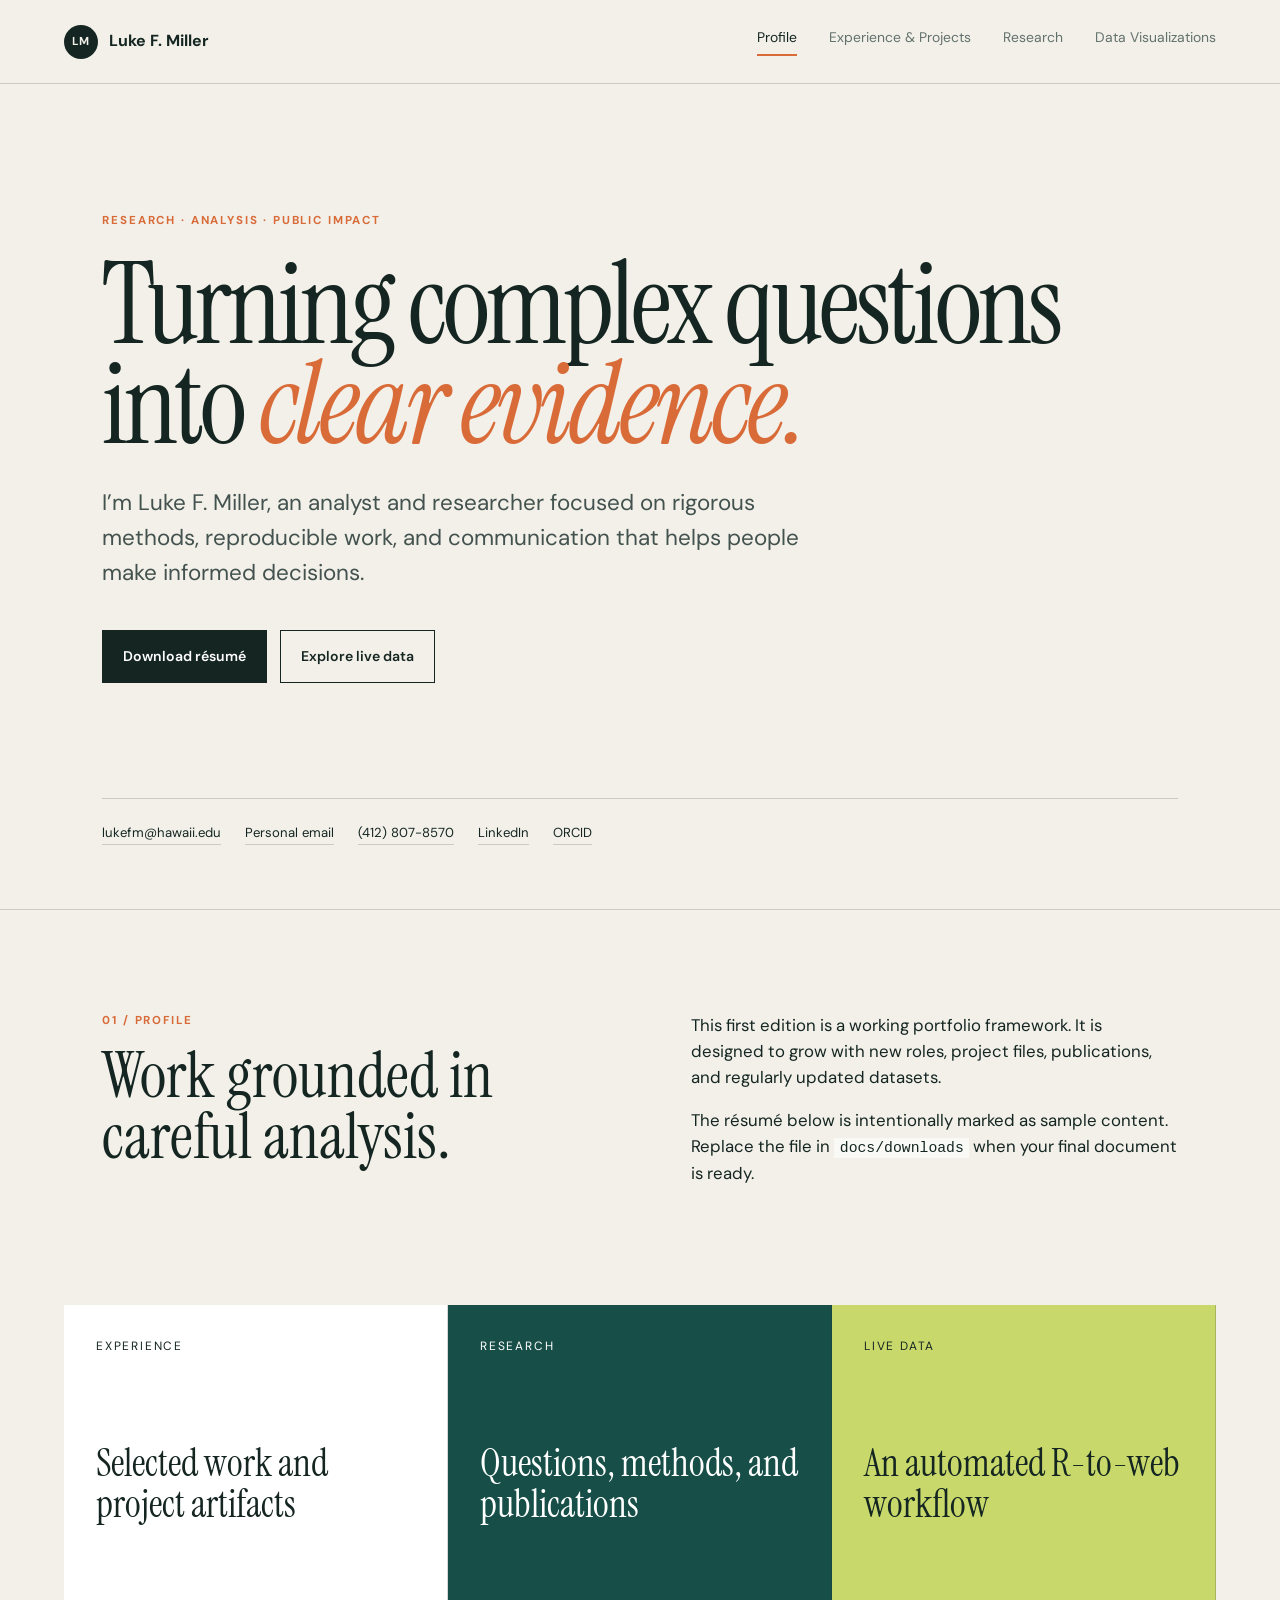
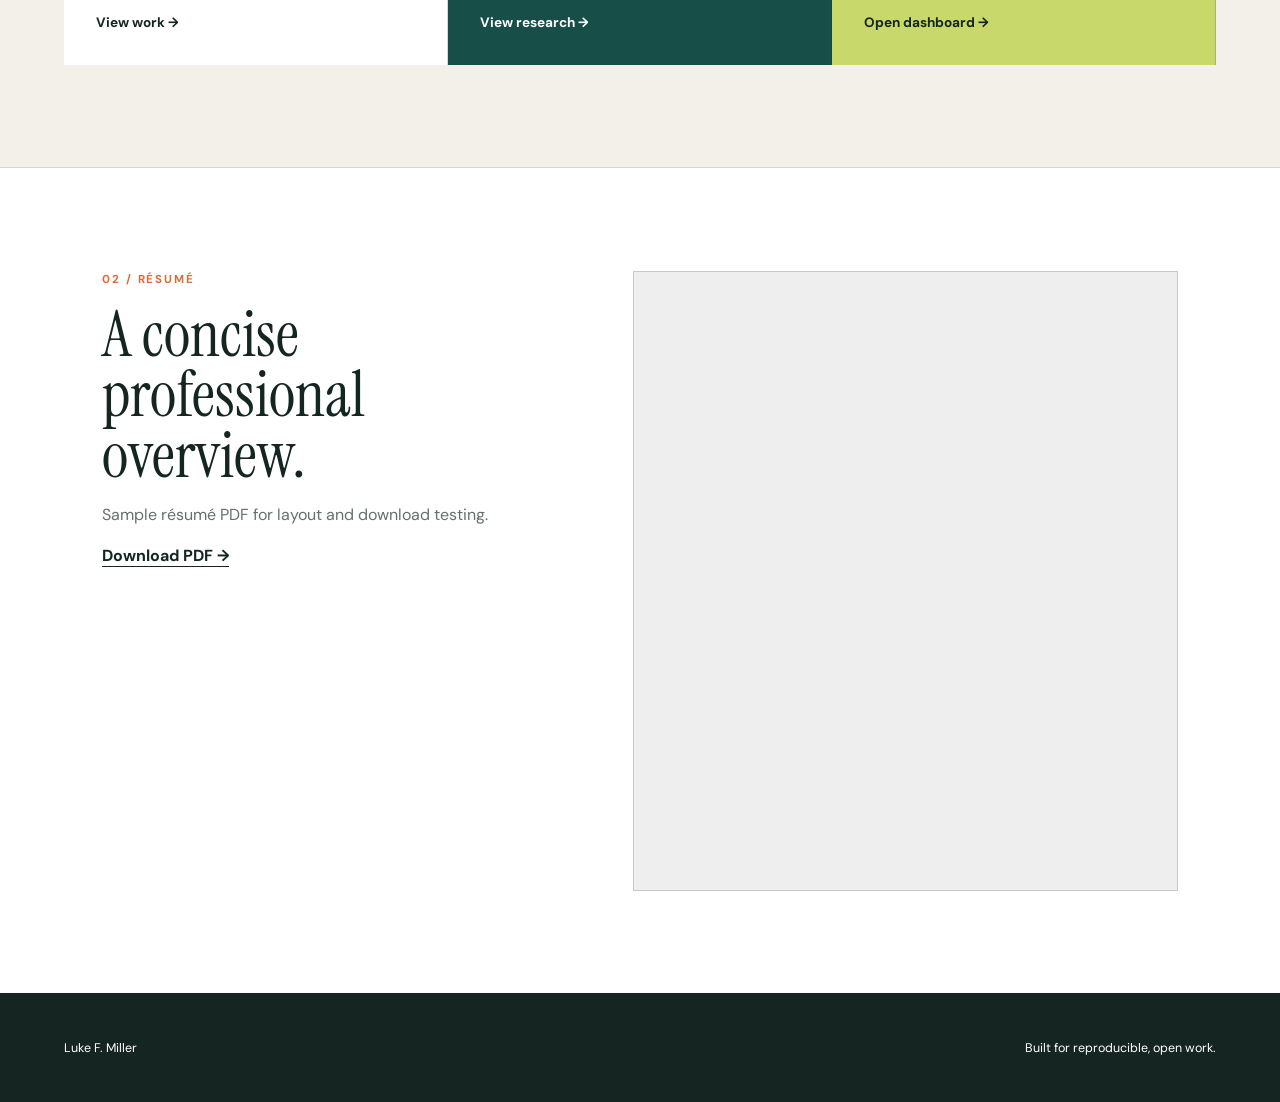
==== docs/index.html @ 25cd1613 "Build professional portfolio and automated data dashboard" ====
<!doctype html>
<html lang="en">
<head>
  <meta charset="utf-8">
  <meta name="viewport" content="width=device-width,initial-scale=1">
  <meta name="description" content="Professional portfolio of Luke F. Miller: experience, research, and reproducible data visualization.">
  <title>Luke F. Miller | Portfolio</title>
  <link rel="stylesheet" href="assets/styles.css">
</head>
<body>
  <a class="skip-link" href="#main">Skip to content</a>
  <header class="site-header">
    <a class="brand" href="index.html"><span>LM</span> Luke F. Miller</a>
    <button class="nav-toggle" aria-expanded="false" aria-controls="site-nav">Menu</button>
    <nav id="site-nav" aria-label="Primary">
      <a class="active" href="index.html">Profile</a>
      <a href="experience.html">Experience &amp; Projects</a>
      <a href="research.html">Research</a>
      <a href="visualizations.html">Data Visualizations</a>
    </nav>
  </header>

  <main id="main">
    <section class="hero">
      <div class="eyebrow">Research · Analysis · Public Impact</div>
      <h1>Turning complex questions into <em>clear evidence.</em></h1>
      <p class="lede">I’m Luke F. Miller, an analyst and researcher focused on rigorous methods, reproducible work, and communication that helps people make informed decisions.</p>
      <div class="actions">
        <a class="button primary" href="downloads/luke-f-miller-sample-resume.pdf" download>Download résumé</a>
        <a class="button secondary" href="visualizations.html">Explore live data</a>
      </div>
      <div class="hero-rule" aria-hidden="true"></div>
      <div class="contact-strip">
        <a href="mailto:lukefm@hawaii.edu">lukefm@hawaii.edu</a>
        <a href="mailto:luke.freddy.miller@gmail.com">Personal email</a>
        <a href="tel:+14128078570">(412) 807-8570</a>
        <a href="https://www.linkedin.com/in/luke-miller-283258127/">LinkedIn</a>
        <a href="https://orcid.org/0009-0008-2932-1568">ORCID</a>
      </div>
    </section>

    <section class="section split">
      <div>
        <div class="section-number">01 / Profile</div>
        <h2>Work grounded in careful analysis.</h2>
      </div>
      <div class="prose">
        <p>This first edition is a working portfolio framework. It is designed to grow with new roles, project files, publications, and regularly updated datasets.</p>
        <p>The résumé below is intentionally marked as sample content. Replace the file in <code>docs/downloads</code> when your final document is ready.</p>
      </div>
    </section>

    <section class="feature-grid">
      <a class="feature-card" href="experience.html"><span>Experience</span><h3>Selected work and project artifacts</h3><b>View work →</b></a>
      <a class="feature-card dark" href="research.html"><span>Research</span><h3>Questions, methods, and publications</h3><b>View research →</b></a>
      <a class="feature-card accent" href="visualizations.html"><span>Live data</span><h3>An automated R-to-web workflow</h3><b>Open dashboard →</b></a>
    </section>

    <section class="section resume-preview">
      <div>
        <div class="section-number">02 / Résumé</div>
        <h2>A concise professional overview.</h2>
        <p class="muted">Sample résumé PDF for layout and download testing.</p>
        <a class="text-link" href="downloads/luke-f-miller-sample-resume.pdf" download>Download PDF →</a>
      </div>
      <iframe title="Sample résumé PDF" src="downloads/luke-f-miller-sample-resume.pdf"></iframe>
    </section>
  </main>

  <footer><span>Luke F. Miller</span><span>Built for reproducible, open work.</span></footer>
  <script src="assets/site.js"></script>
</body>
</html>
---- docs/assets/styles.css ----
@import url('https://fonts.googleapis.com/css2?family=DM+Sans:wght@400;500;600;700&family=Instrument+Serif:ital@0;1&display=swap');
:root{--ink:#152622;--paper:#f2f0e9;--white:#fff;--accent:#d96b38;--teal:#174f48;--lime:#c8d86b;--line:rgba(21,38,34,.18);--muted:#63716d;--sans:"DM Sans",sans-serif;--serif:"Instrument Serif",serif}
*{box-sizing:border-box}html{scroll-behavior:smooth}body{margin:0;background:var(--paper);color:var(--ink);font-family:var(--sans);line-height:1.55}.skip-link{position:absolute;left:-999px}.skip-link:focus{left:1rem;top:1rem;background:#fff;padding:.75rem;z-index:99}a{color:inherit}.site-header{height:84px;padding:0 clamp(1.25rem,5vw,5rem);display:flex;align-items:center;justify-content:space-between;border-bottom:1px solid var(--line);position:relative}.brand{text-decoration:none;font-weight:700;display:flex;align-items:center;gap:.7rem}.brand span{display:grid;place-items:center;width:34px;height:34px;border-radius:50%;background:var(--ink);color:var(--paper);font-size:.72rem;letter-spacing:.08em}.site-header nav{display:flex;gap:clamp(1rem,2.5vw,2.5rem)}.site-header nav a{text-decoration:none;color:var(--muted);font-size:.87rem}.site-header nav a:hover,.site-header nav a.active{color:var(--ink)}.site-header nav a.active{border-bottom:2px solid var(--accent);padding-bottom:.35rem}.nav-toggle{display:none;border:1px solid var(--ink);background:transparent;padding:.55rem .8rem}
main{min-height:70vh}.hero,.page-intro{padding:clamp(5rem,10vw,10rem) clamp(1.25rem,8vw,8rem) 4rem}.hero{min-height:calc(100vh - 84px)}.eyebrow,.section-number,.project-type,.pub-kind{text-transform:uppercase;letter-spacing:.16em;font-size:.72rem;font-weight:700;color:var(--accent)}h1,h2,h3,p{margin-top:0}h1{font-family:var(--serif);font-size:clamp(4rem,9vw,8.5rem);line-height:.87;font-weight:400;max-width:1100px;margin:1.5rem 0 2rem;letter-spacing:-.035em}h1 em,h2 em{color:var(--accent);font-weight:400}.lede{font-size:clamp(1.1rem,2vw,1.4rem);max-width:720px;color:#43524e}.actions{display:flex;gap:.8rem;flex-wrap:wrap;margin:2.5rem 0}.button{display:inline-flex;align-items:center;justify-content:center;text-decoration:none;border:1px solid var(--ink);padding:.9rem 1.25rem;font-weight:600;font-size:.88rem}.button.primary{background:var(--ink);color:#fff}.button.secondary{background:transparent}.button.small{padding:.65rem 1rem}.hero-rule{height:1px;background:var(--line);margin:clamp(4rem,9vw,8rem) 0 1.5rem}.contact-strip{display:flex;flex-wrap:wrap;gap:1.5rem}.contact-strip a{font-size:.82rem;text-decoration:none;border-bottom:1px solid var(--line)}
.section{padding:clamp(4rem,8vw,8rem) clamp(1.25rem,8vw,8rem);border-top:1px solid var(--line)}.split{display:grid;grid-template-columns:minmax(240px,1fr) minmax(300px,1fr);gap:8vw}.section h2{font-family:var(--serif);font-size:clamp(2.6rem,5vw,5rem);font-weight:400;line-height:.95;margin:1rem 0}.prose{font-size:1.05rem;max-width:700px}.muted{color:var(--muted)}code{font-size:.88em;background:rgba(255,255,255,.6);padding:.14rem .35rem}.text-link{font-weight:700;text-decoration:none;border-bottom:1px solid}
.feature-grid{display:grid;grid-template-columns:repeat(3,1fr);margin:0 clamp(1.25rem,5vw,5rem) clamp(4rem,8vw,8rem)}.feature-card{min-height:360px;background:#fff;padding:2rem;display:flex;flex-direction:column;text-decoration:none;border-right:1px solid var(--line);transition:transform .2s}.feature-card:hover{transform:translateY(-5px)}.feature-card span{font-size:.75rem;text-transform:uppercase;letter-spacing:.15em}.feature-card h3{font-family:var(--serif);font-size:2.4rem;line-height:1.05;font-weight:400;margin:auto 0}.feature-card b{font-size:.85rem}.feature-card.dark{background:var(--teal);color:#fff}.feature-card.accent{background:var(--lime)}.resume-preview{display:grid;grid-template-columns:1fr 1.2fr;gap:6vw;background:var(--white)}.resume-preview iframe{width:100%;height:620px;border:1px solid var(--line);background:#eee}
.page-intro{padding-bottom:7rem}.page-intro h1{font-size:clamp(3.8rem,8vw,7.5rem)}.timeline article,.publication-list article{display:grid;grid-template-columns:180px 1fr;border-top:1px solid var(--line);padding:2.2rem 0}.timeline h2,.publication-list h2{font-family:var(--serif);font-size:2rem;font-weight:400;margin-bottom:.5rem}.date,.pub-year{font-weight:700;color:var(--muted)}.tag-row{display:flex;flex-wrap:wrap;gap:.5rem;margin-top:1.2rem}.tag-row span{border:1px solid var(--line);border-radius:20px;padding:.35rem .7rem;font-size:.75rem}.tag-row.large span{font-size:.9rem;padding:.55rem 1rem}.project-grid{display:grid;grid-template-columns:repeat(2,1fr);margin-top:3rem;border-top:1px solid var(--line);border-left:1px solid var(--line)}.project{min-height:270px;padding:2rem;border-right:1px solid var(--line);border-bottom:1px solid var(--line);background:rgba(255,255,255,.32)}.project h3{font-family:var(--serif);font-size:2rem;font-weight:400;margin:1.2rem 0 .7rem}.project a,.publication-list a{font-weight:700;font-size:.85rem;margin-right:1rem}.research-hero{background:var(--teal);color:#fff}.research-hero .lede{color:#dbe5e2}
.dashboard-intro{padding-bottom:4rem}.dashboard-shell{margin:0 clamp(1.25rem,5vw,5rem) 6rem;background:#fff;border:1px solid var(--line)}.dashboard-toolbar{display:flex;justify-content:space-between;align-items:center;padding:1rem 1.5rem;border-bottom:1px solid var(--line)}.dashboard-toolbar>div{display:flex;align-items:center;gap:.65rem}.dashboard-toolbar small{color:var(--muted);margin-left:.5rem}.status-dot{width:9px;height:9px;background:#4ea867;border-radius:50%;box-shadow:0 0 0 4px rgba(78,168,103,.15)}.metric-grid{display:grid;grid-template-columns:repeat(4,1fr)}.metric{padding:1.5rem;border-right:1px solid var(--line);border-bottom:1px solid var(--line)}.metric:last-child{border-right:0}.metric span,.metric small{display:block;color:var(--muted);font-size:.78rem}.metric strong{display:block;font-family:var(--serif);font-size:3.3rem;font-weight:400;line-height:1;margin:.8rem 0}.metric small{white-space:nowrap;overflow:hidden;text-overflow:ellipsis}.chart-panel,.table-panel{padding:2rem;border-bottom:1px solid var(--line)}.chart-heading{display:flex;justify-content:space-between;align-items:flex-end;gap:2rem;margin-bottom:2rem}.chart-heading h2{font-family:var(--serif);font-size:2.2rem;font-weight:400;margin:.3rem 0 0}.chart-heading label{font-size:.8rem}.chart-heading select{margin-left:.5rem;padding:.5rem;background:#fff;border:1px solid var(--line)}.bar-chart{display:grid;gap:.8rem}.bar-row{display:grid;grid-template-columns:70px 1fr 40px;gap:1rem;align-items:center;font-size:.78rem}.bar-row>div{height:24px;background:#edf0eb}.bar-row i{display:block;height:100%;min-width:2px;background:var(--accent);transition:width .3s}.table-scroll{overflow:auto}table{width:100%;border-collapse:collapse;font-size:.84rem}th,td{text-align:left;padding:.85rem;border-bottom:1px solid var(--line)}th{text-transform:uppercase;letter-spacing:.08em;font-size:.67rem;color:var(--muted)}.mag{display:grid;place-items:center;width:38px;height:38px;border-radius:50%;background:var(--lime)}.methodology{background:#e5e7df}
footer{min-height:110px;padding:2rem clamp(1.25rem,5vw,5rem);display:flex;align-items:center;justify-content:space-between;background:var(--ink);color:#fff;font-size:.78rem}
@media(max-width:850px){.site-header{height:auto;min-height:72px;flex-wrap:wrap;padding:1rem 1.25rem}.nav-toggle{display:block}.site-header nav{display:none;flex-basis:100%;flex-direction:column;padding:1.5rem 0 .5rem}.site-header nav.open{display:flex}.split,.resume-preview{grid-template-columns:1fr}.feature-grid{grid-template-columns:1fr}.feature-card{min-height:260px}.metric-grid{grid-template-columns:repeat(2,1fr)}.project-grid{grid-template-columns:1fr}.timeline article,.publication-list article{grid-template-columns:1fr;gap:.6rem}.resume-preview iframe{height:500px}.dashboard-toolbar,.chart-heading{align-items:flex-start;flex-direction:column}.dashboard-toolbar small{display:block;margin:0}.contact-strip{gap:.8rem 1.2rem}}@media(max-width:480px){h1{font-size:3.5rem}.metric-grid{grid-template-columns:1fr}.metric{border-right:0}.resume-preview iframe{height:430px}.hero{padding-top:4rem}}
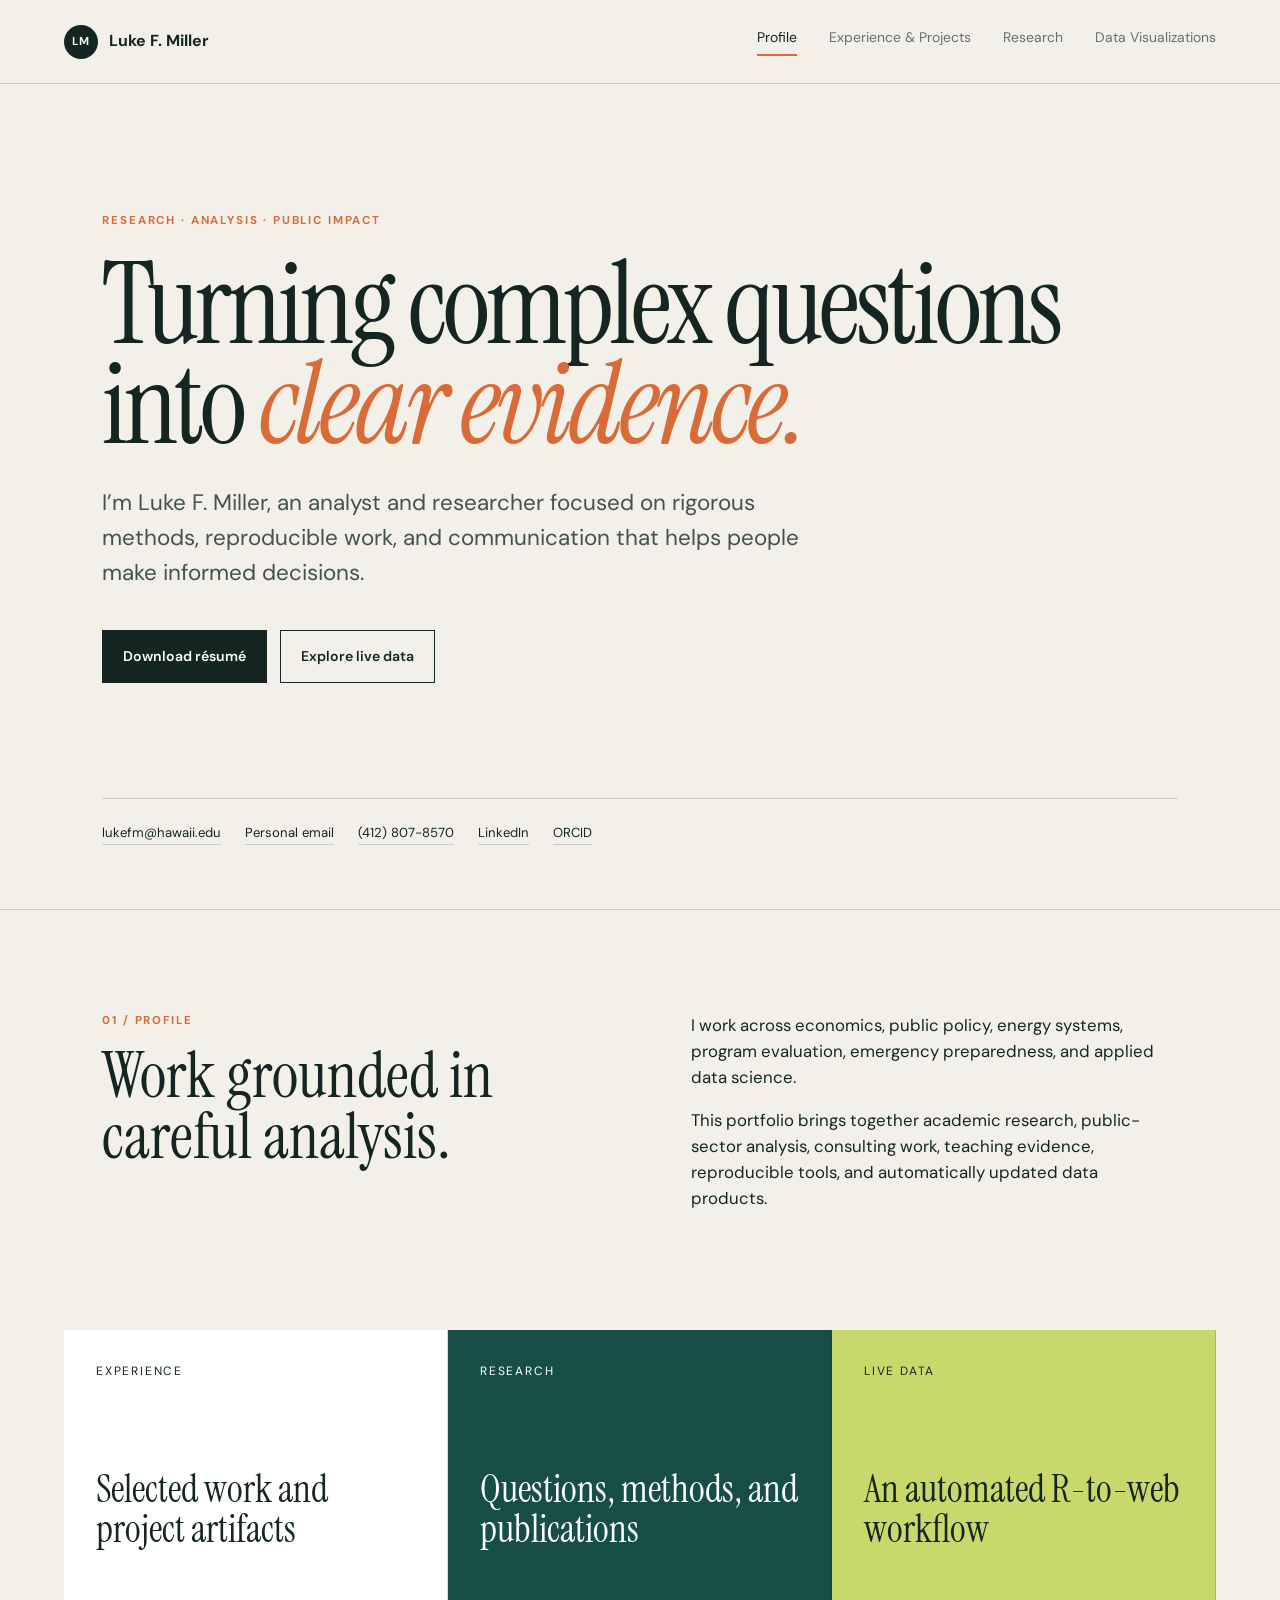
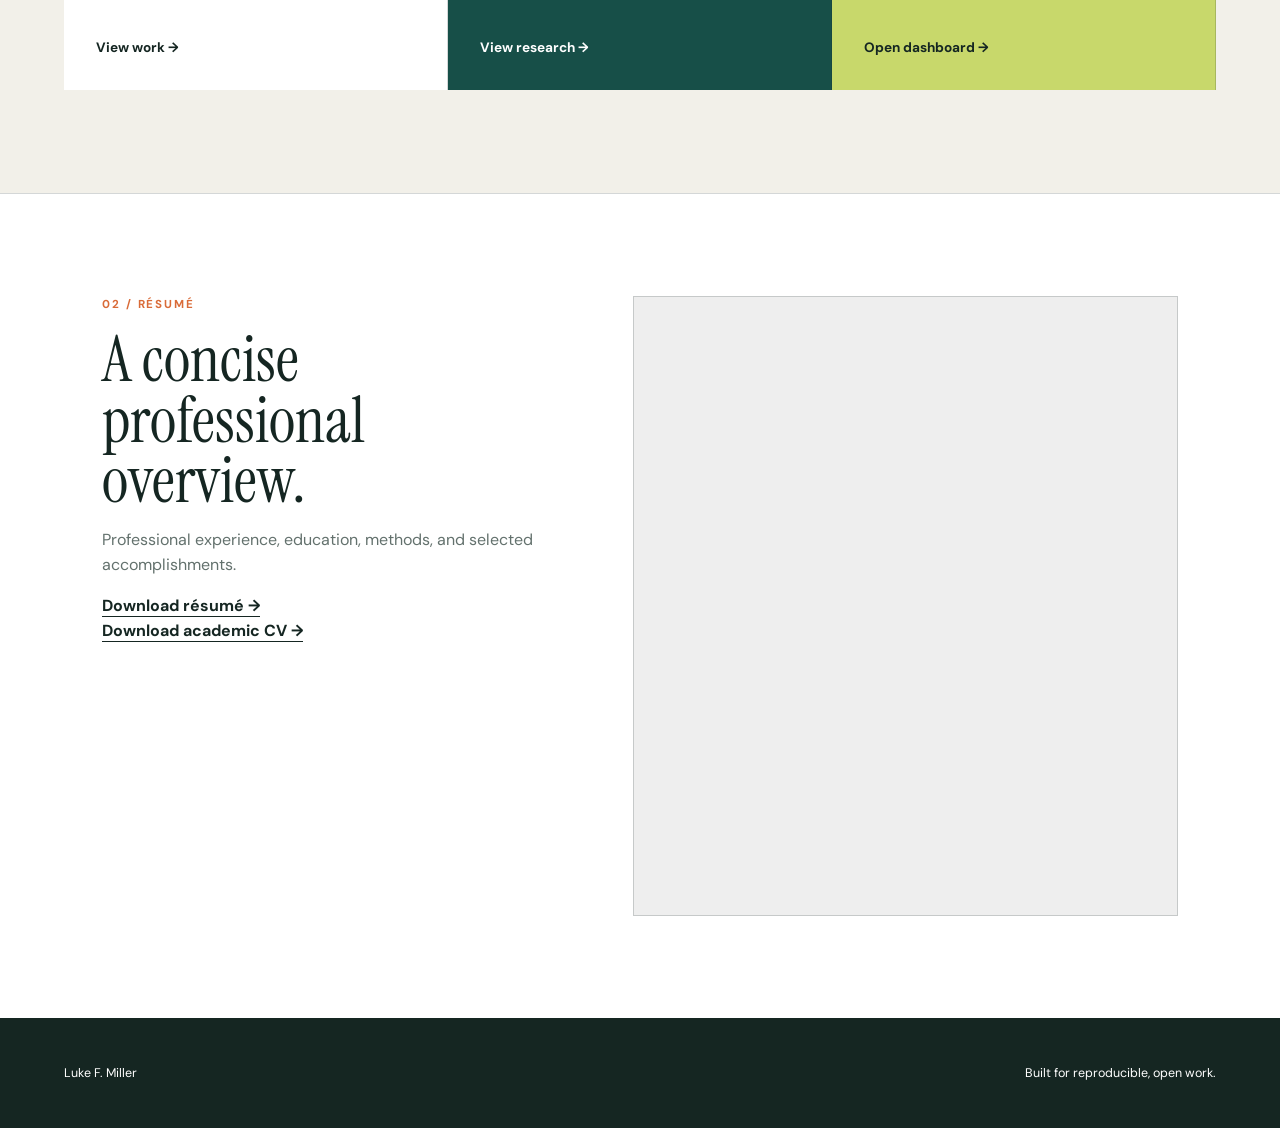
==== commit 0c7f1eb1: "Add verified portfolio work and credentials" ====
--- a/docs/index.html
+++ b/docs/index.html
@@ -26,7 +26,7 @@
       <h1>Turning complex questions into <em>clear evidence.</em></h1>
       <p class="lede">I’m Luke F. Miller, an analyst and researcher focused on rigorous methods, reproducible work, and communication that helps people make informed decisions.</p>
       <div class="actions">
-        <a class="button primary" href="downloads/luke-f-miller-sample-resume.pdf" download>Download résumé</a>
+        <a class="button primary" href="portfolio/credentials/luke-f-miller-resume.pdf" download>Download résumé</a>
         <a class="button secondary" href="visualizations.html">Explore live data</a>
       </div>
       <div class="hero-rule" aria-hidden="true"></div>
@@ -45,8 +45,8 @@
         <h2>Work grounded in careful analysis.</h2>
       </div>
       <div class="prose">
-        <p>This first edition is a working portfolio framework. It is designed to grow with new roles, project files, publications, and regularly updated datasets.</p>
-        <p>The résumé below is intentionally marked as sample content. Replace the file in <code>docs/downloads</code> when your final document is ready.</p>
+        <p>I work across economics, public policy, energy systems, program evaluation, emergency preparedness, and applied data science.</p>
+        <p>This portfolio brings together academic research, public-sector analysis, consulting work, teaching evidence, reproducible tools, and automatically updated data products.</p>
       </div>
     </section>
 
@@ -60,10 +60,11 @@
       <div>
         <div class="section-number">02 / Résumé</div>
         <h2>A concise professional overview.</h2>
-        <p class="muted">Sample résumé PDF for layout and download testing.</p>
-        <a class="text-link" href="downloads/luke-f-miller-sample-resume.pdf" download>Download PDF →</a>
+        <p class="muted">Professional experience, education, methods, and selected accomplishments.</p>
+        <a class="text-link" href="portfolio/credentials/luke-f-miller-resume.pdf" download>Download résumé →</a>
+        <br><a class="text-link" href="portfolio/credentials/luke-f-miller-cv.pdf" download>Download academic CV →</a>
       </div>
-      <iframe title="Sample résumé PDF" src="downloads/luke-f-miller-sample-resume.pdf"></iframe>
+      <iframe title="Luke F. Miller résumé PDF" src="portfolio/credentials/luke-f-miller-resume.pdf"></iframe>
     </section>
   </main>
 
@@ -71,4 +72,3 @@
   <script src="assets/site.js"></script>
 </body>
 </html>
-
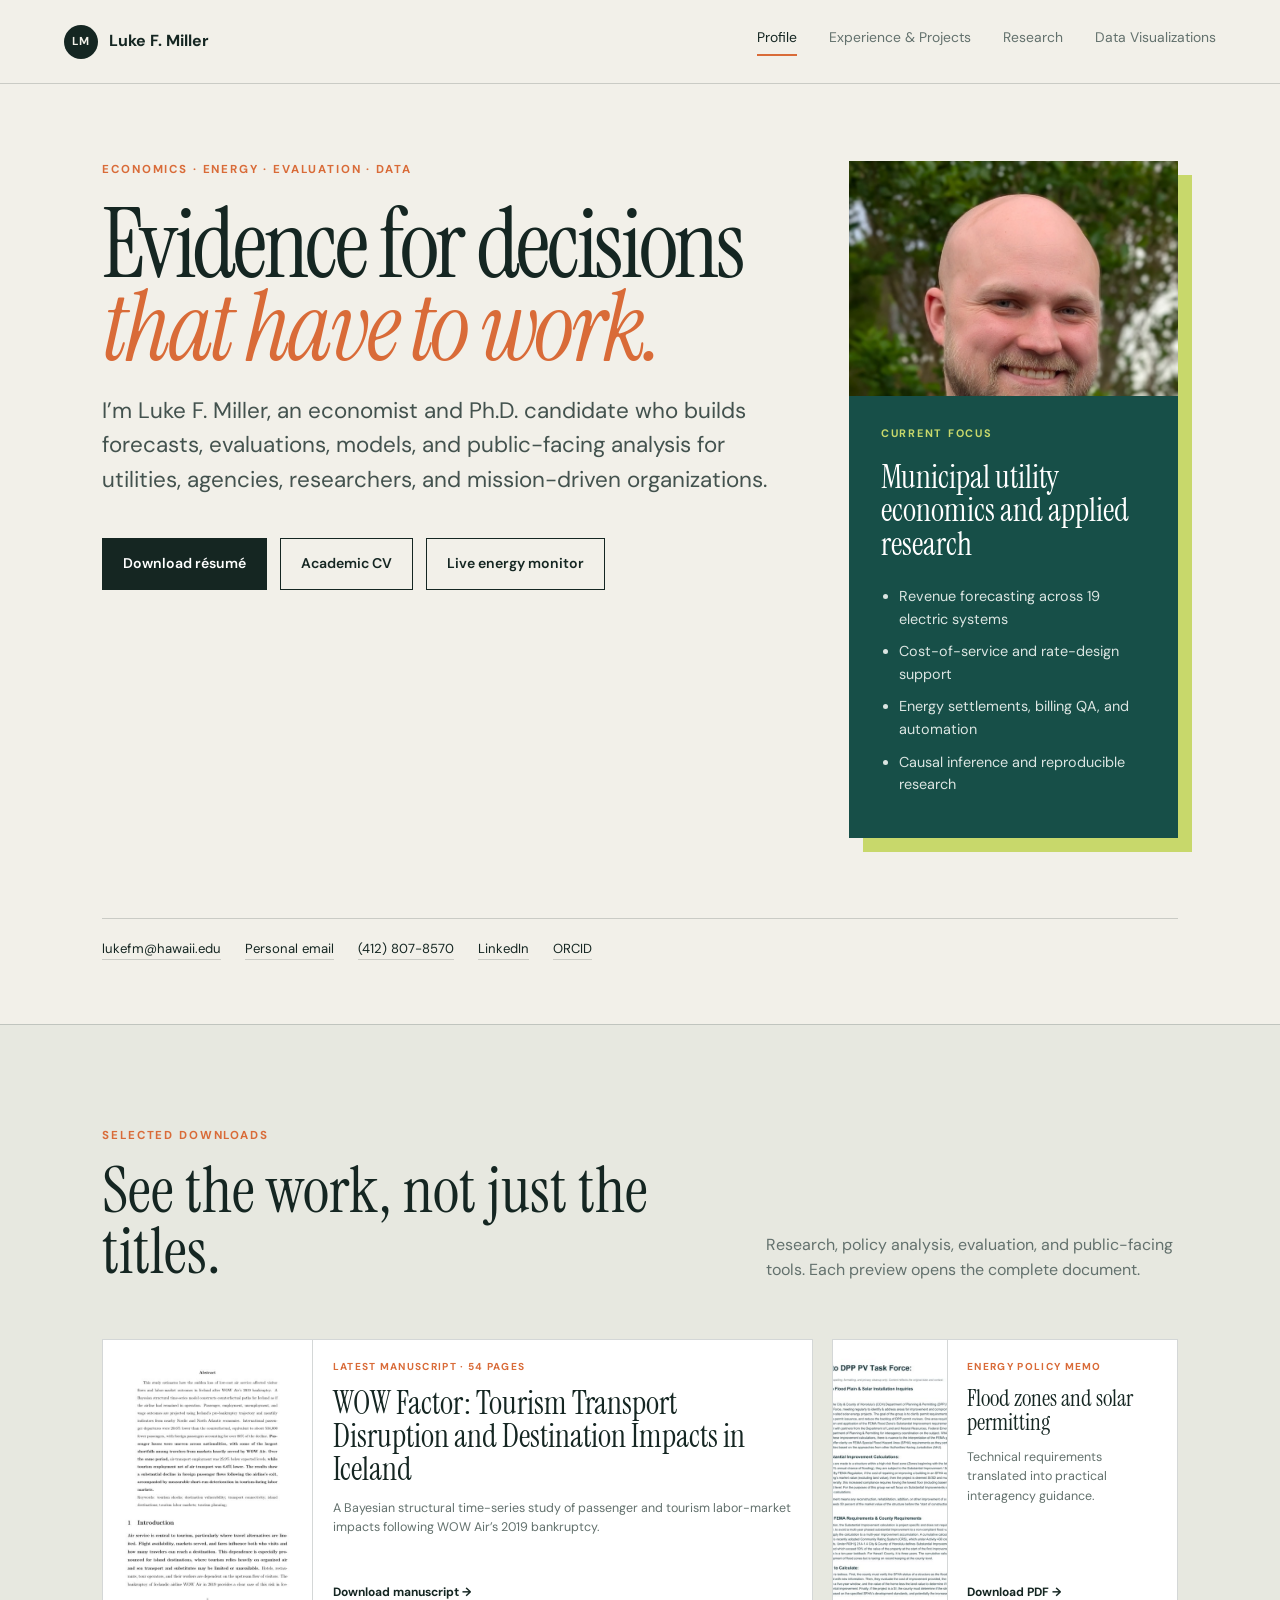
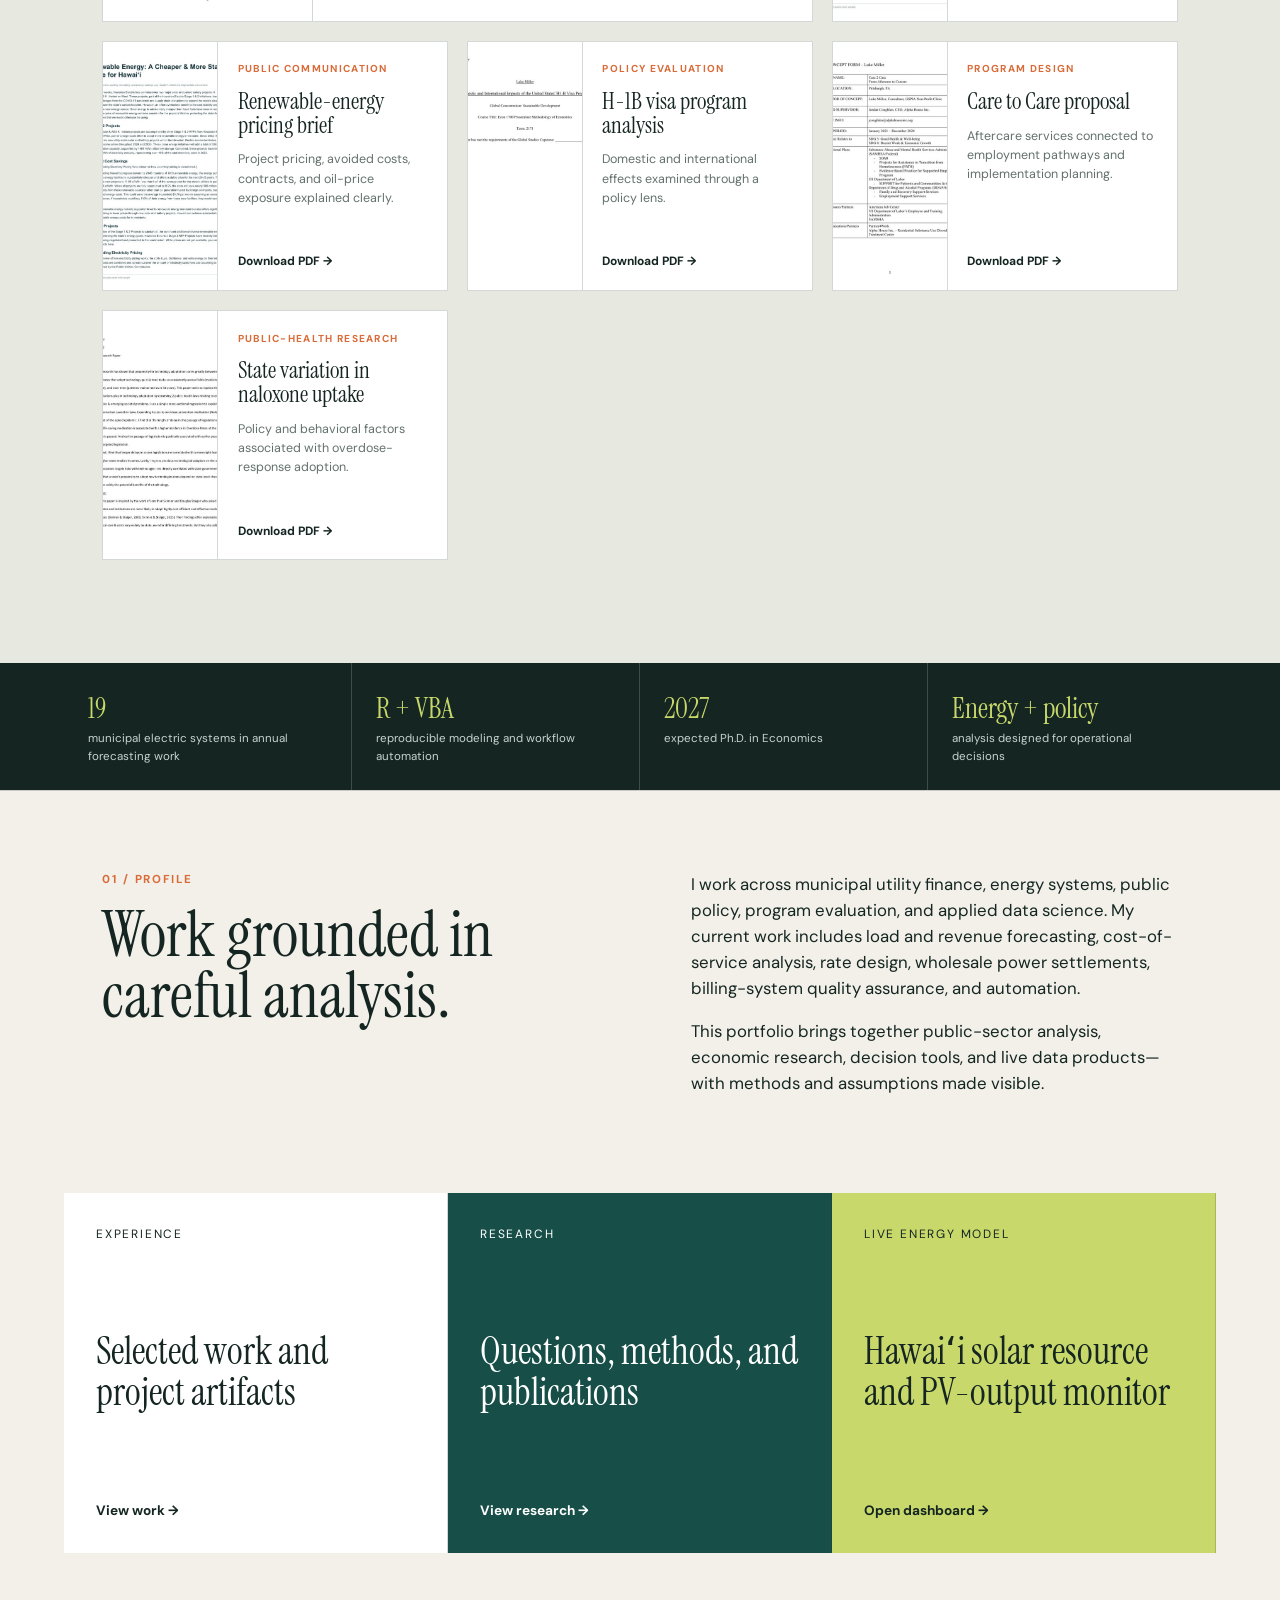
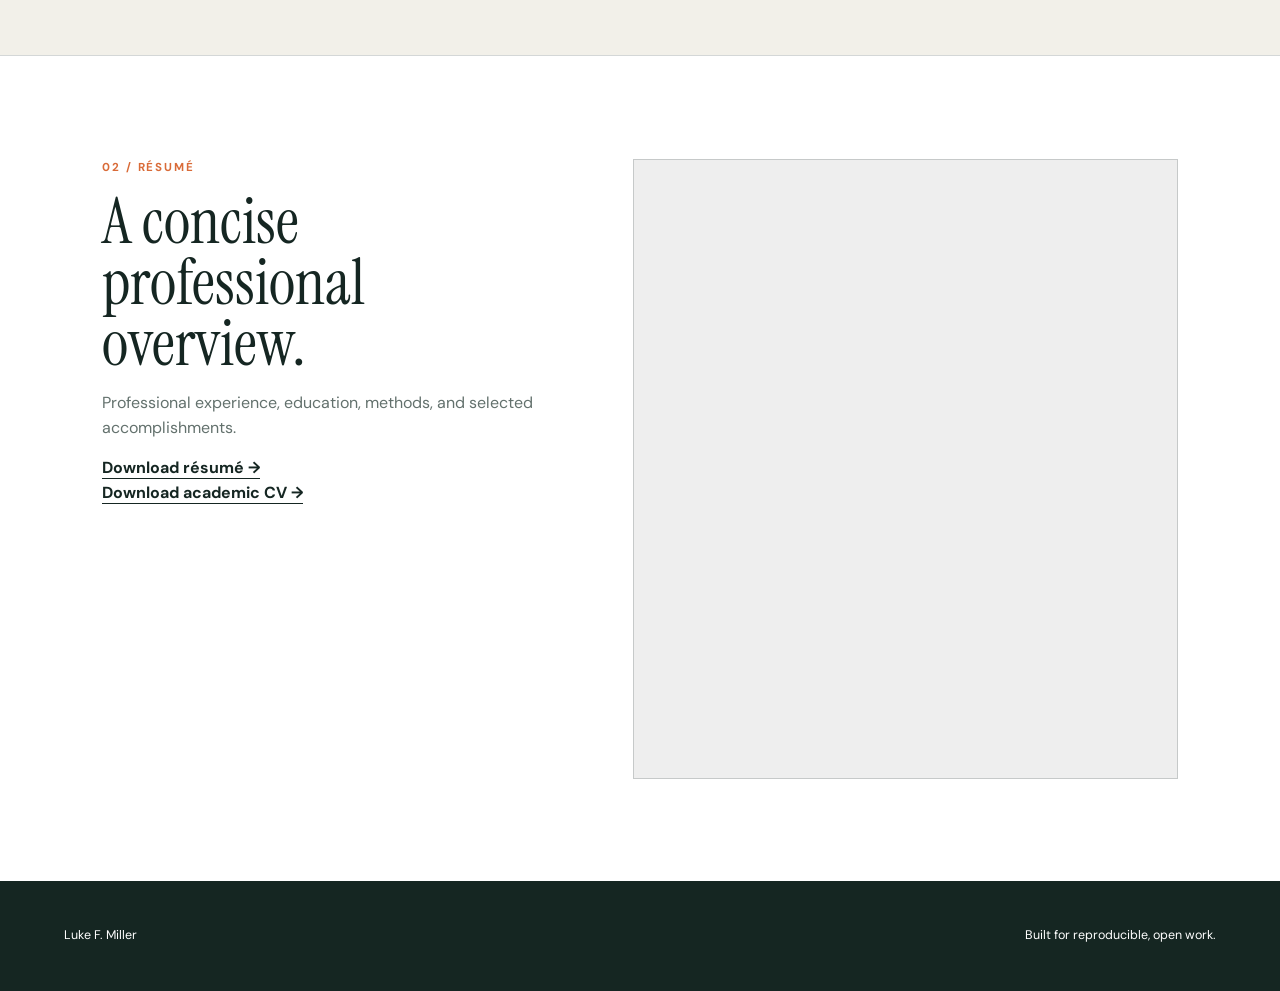
==== commit 9a5113db: "Refresh portfolio and add live solar dashboard" ====
--- a/docs/index.html
+++ b/docs/index.html
@@ -21,15 +21,12 @@
   </header>
 
   <main id="main">
-    <section class="hero">
-      <div class="eyebrow">Research · Analysis · Public Impact</div>
-      <h1>Turning complex questions into <em>clear evidence.</em></h1>
-      <p class="lede">I’m Luke F. Miller, an analyst and researcher focused on rigorous methods, reproducible work, and communication that helps people make informed decisions.</p>
-      <div class="actions">
-        <a class="button primary" href="portfolio/credentials/luke-f-miller-resume.pdf" download>Download résumé</a>
-        <a class="button secondary" href="visualizations.html">Explore live data</a>
-      </div>
-      <div class="hero-rule" aria-hidden="true"></div>
+    <section class="hero compact-hero">
+      <div class="hero-main"><div class="eyebrow">Economics · Energy · Evaluation · Data</div>
+      <h1>Evidence for decisions<br><em>that have to work.</em></h1>
+      <p class="lede">I’m Luke F. Miller, an economist and Ph.D. candidate who builds forecasts, evaluations, models, and public-facing analysis for utilities, agencies, researchers, and mission-driven organizations.</p>
+      <div class="actions"><a class="button primary" href="portfolio/credentials/luke-f-miller-resume.pdf" download>Download résumé</a><a class="button secondary" href="portfolio/credentials/luke-f-miller-cv.pdf" download>Academic CV</a><a class="button secondary" href="visualizations.html">Live energy monitor</a></div></div>
+      <aside class="hero-brief"><img class="headshot" src="assets/luke-miller-headshot.jpg" alt="Luke F. Miller"><span>Current focus</span><h2>Municipal utility economics and applied research</h2><ul><li>Revenue forecasting across 19 electric systems</li><li>Cost-of-service and rate-design support</li><li>Energy settlements, billing QA, and automation</li><li>Causal inference and reproducible research</li></ul></aside>
       <div class="contact-strip">
         <a href="mailto:lukefm@hawaii.edu">lukefm@hawaii.edu</a>
         <a href="mailto:luke.freddy.miller@gmail.com">Personal email</a>
@@ -39,21 +36,35 @@
       </div>
     </section>
 
-    <section class="section split">
+    <section class="section artifact-showcase">
+      <div class="showcase-heading"><div><div class="section-number">Selected downloads</div><h2>See the work, not just the titles.</h2></div><p>Research, policy analysis, evaluation, and public-facing tools. Each preview opens the complete document.</p></div>
+      <div class="document-grid">
+        <a class="document-card featured-document" href="portfolio/research/tourism-transport-disruption-research.pdf" download><img src="assets/thumbs/wow.jpg" alt="Abstract page preview of the WOW Air manuscript"><div><span>Latest manuscript · 54 pages</span><h3>WOW Factor: Tourism Transport Disruption and Destination Impacts in Iceland</h3><p>A Bayesian structural time-series study of passenger and tourism labor-market impacts following WOW Air’s 2019 bankruptcy.</p><b>Download manuscript →</b></div></a>
+        <a class="document-card" href="portfolio/public-sector-tools/flood-zone-solar-memo.pdf" download><img src="assets/thumbs/flood.jpg" alt="Preview of flood-zone solar permitting memo"><div><span>Energy policy memo</span><h3>Flood zones and solar permitting</h3><p>Technical requirements translated into practical interagency guidance.</p><b>Download PDF →</b></div></a>
+        <a class="document-card" href="portfolio/public-sector-tools/renewable-energy-pricing-brief.pdf" download><img src="assets/thumbs/pricing.jpg" alt="Preview of renewable-energy pricing brief"><div><span>Public communication</span><h3>Renewable-energy pricing brief</h3><p>Project pricing, avoided costs, contracts, and oil-price exposure explained clearly.</p><b>Download PDF →</b></div></a>
+        <a class="document-card" href="portfolio/policy-evaluation/h1b-visa-impact-evaluation.pdf" download><img src="assets/thumbs/h1b.jpg" alt="Preview of H-1B visa impact evaluation"><div><span>Policy evaluation</span><h3>H-1B visa program analysis</h3><p>Domestic and international effects examined through a policy lens.</p><b>Download PDF →</b></div></a>
+        <a class="document-card" href="portfolio/policy-evaluation/care-to-care-project-proposal.pdf" download><img src="assets/thumbs/care.jpg" alt="Preview of Care to Care project proposal"><div><span>Program design</span><h3>Care to Care proposal</h3><p>Aftercare services connected to employment pathways and implementation planning.</p><b>Download PDF →</b></div></a>
+        <a class="document-card" href="portfolio/research/naloxone-uptake-rates.pdf" download><img src="assets/thumbs/naloxone.jpg" alt="Preview of naloxone uptake research"><div><span>Public-health research</span><h3>State variation in naloxone uptake</h3><p>Policy and behavioral factors associated with overdose-response adoption.</p><b>Download PDF →</b></div></a>
+      </div>
+    </section>
+
+    <section class="quick-proof"><article><strong>19</strong><span>municipal electric systems in annual forecasting work</span></article><article><strong>R + VBA</strong><span>reproducible modeling and workflow automation</span></article><article><strong>2027</strong><span>expected Ph.D. in Economics</span></article><article><strong>Energy + policy</strong><span>analysis designed for operational decisions</span></article></section>
+
+    <section class="section split compact-section">
       <div>
         <div class="section-number">01 / Profile</div>
         <h2>Work grounded in careful analysis.</h2>
       </div>
       <div class="prose">
-        <p>I work across economics, public policy, energy systems, program evaluation, emergency preparedness, and applied data science.</p>
-        <p>This portfolio brings together academic research, public-sector analysis, consulting work, teaching evidence, reproducible tools, and automatically updated data products.</p>
+        <p>I work across municipal utility finance, energy systems, public policy, program evaluation, and applied data science. My current work includes load and revenue forecasting, cost-of-service analysis, rate design, wholesale power settlements, billing-system quality assurance, and automation.</p>
+        <p>This portfolio brings together public-sector analysis, economic research, decision tools, and live data products—with methods and assumptions made visible.</p>
       </div>
     </section>
 
     <section class="feature-grid">
       <a class="feature-card" href="experience.html"><span>Experience</span><h3>Selected work and project artifacts</h3><b>View work →</b></a>
       <a class="feature-card dark" href="research.html"><span>Research</span><h3>Questions, methods, and publications</h3><b>View research →</b></a>
-      <a class="feature-card accent" href="visualizations.html"><span>Live data</span><h3>An automated R-to-web workflow</h3><b>Open dashboard →</b></a>
+      <a class="feature-card accent" href="visualizations.html"><span>Live energy model</span><h3>Hawaiʻi solar resource and PV-output monitor</h3><b>Open dashboard →</b></a>
     </section>
 
     <section class="section resume-preview">
--- a/docs/assets/styles.css
+++ b/docs/assets/styles.css
@@ -9,3 +9,23 @@
 footer{min-height:110px;padding:2rem clamp(1.25rem,5vw,5rem);display:flex;align-items:center;justify-content:space-between;background:var(--ink);color:#fff;font-size:.78rem}
 @media(max-width:850px){.site-header{height:auto;min-height:72px;flex-wrap:wrap;padding:1rem 1.25rem}.nav-toggle{display:block}.site-header nav{display:none;flex-basis:100%;flex-direction:column;padding:1.5rem 0 .5rem}.site-header nav.open{display:flex}.split,.resume-preview{grid-template-columns:1fr}.feature-grid{grid-template-columns:1fr}.feature-card{min-height:260px}.metric-grid{grid-template-columns:repeat(2,1fr)}.project-grid{grid-template-columns:1fr}.timeline article,.publication-list article{grid-template-columns:1fr;gap:.6rem}.resume-preview iframe{height:500px}.dashboard-toolbar,.chart-heading{align-items:flex-start;flex-direction:column}.dashboard-toolbar small{display:block;margin:0}.contact-strip{gap:.8rem 1.2rem}}@media(max-width:480px){h1{font-size:3.5rem}.metric-grid{grid-template-columns:1fr}.metric{border-right:0}.resume-preview iframe{height:430px}.hero{padding-top:4rem}}
 
+/* Denser profile introduction */
+.compact-hero{min-height:auto;padding-top:clamp(3.5rem,6vw,6rem);display:grid;grid-template-columns:minmax(0,1.35fr) minmax(300px,.65fr);gap:5vw;align-items:start}
+.compact-hero h1{font-size:clamp(3.8rem,7.5vw,7.4rem);margin-bottom:1.5rem}
+.compact-hero .contact-strip{grid-column:1/-1;border-top:1px solid var(--line);padding-top:1.25rem;margin-top:1rem}
+.hero-brief{background:var(--teal);color:#fff;padding:2rem;box-shadow:14px 14px 0 var(--lime)}
+.hero-brief>span{text-transform:uppercase;letter-spacing:.16em;font-size:.68rem;color:var(--lime);font-weight:700}.hero-brief h2{font-family:var(--serif);font-size:2rem;line-height:1.05;font-weight:400;margin:1rem 0 1.5rem}.hero-brief ul{margin:0;padding-left:1.1rem}.hero-brief li{margin:.65rem 0;color:#dbe5e2;font-size:.9rem}
+.quick-proof{display:grid;grid-template-columns:repeat(4,1fr);background:var(--ink);color:#fff;padding:0 clamp(1.25rem,5vw,5rem)}.quick-proof article{padding:1.5rem;border-right:1px solid rgba(255,255,255,.18)}.quick-proof article:last-child{border-right:0}.quick-proof strong,.quick-proof span{display:block}.quick-proof strong{font-family:var(--serif);font-size:1.75rem;font-weight:400;color:var(--lime)}.quick-proof span{font-size:.72rem;color:#c7d2ce;max-width:220px}.compact-section{padding-top:5rem;padding-bottom:5rem}
+
+/* Energy research monitor */
+.energy-intro{display:grid;grid-template-columns:1.35fr .65fr;gap:7vw;align-items:end;background:linear-gradient(135deg,var(--teal),#0f3934);color:#fff}.energy-intro .lede{color:#dce8e4}.energy-intro-note{display:grid;border-top:1px solid rgba(255,255,255,.25)}.energy-intro-note b,.energy-intro-note span{padding:.75rem 0;border-bottom:1px solid rgba(255,255,255,.2)}.energy-intro-note b{color:var(--lime);text-transform:uppercase;letter-spacing:.14em;font-size:.7rem}.energy-intro-note span{font-size:.86rem}.download-row{display:flex;gap:.55rem;flex-wrap:wrap}.model-controls{display:grid;grid-template-columns:180px minmax(260px,1fr) auto;gap:2rem;align-items:end;padding:1.25rem 1.5rem;background:#edf0e7;border-bottom:1px solid var(--line)}.model-controls label{display:block;font-size:.75rem;font-weight:700;margin-bottom:.4rem}.model-controls select{width:100%;padding:.55rem;background:#fff;border:1px solid var(--line)}.model-controls input{width:100%;accent-color:var(--accent)}.model-controls p{margin:0;font-size:.75rem;color:var(--muted)}.word-metric{font-size:1.85rem!important}.chart-unit{font-size:.75rem;color:var(--muted)}.energy-bars{height:270px;display:grid;grid-template-columns:repeat(7,1fr);gap:1rem;align-items:end}.energy-bar{height:100%;display:grid;grid-template-rows:auto 1fr auto auto;gap:.4rem;text-align:center;font-size:.72rem}.energy-bar>div{height:100%;display:flex;align-items:end;background:#edf0eb}.energy-bar i{display:block;width:100%;min-height:2px;background:linear-gradient(var(--lime),var(--accent));transition:height .25s}.energy-bar strong{font-size:.9rem}.energy-bar small{color:var(--muted)}.line-chart{width:100%;min-height:260px}.line-chart svg{width:100%;display:block;overflow:visible}.line-chart polyline{fill:none;stroke:var(--accent);stroke-width:4;stroke-linejoin:round;stroke-linecap:round}.line-chart .grid line{stroke:var(--line);stroke-width:1}.line-chart text{font-family:var(--sans);font-size:12px;fill:var(--muted)}.location-panel{padding:2rem}.location-cards{display:grid;grid-template-columns:repeat(4,1fr);gap:1rem}.location-card{text-align:left;padding:1.25rem;background:var(--paper);border:1px solid var(--line);color:var(--ink);cursor:pointer}.location-card.selected{background:var(--teal);color:#fff;border-color:var(--teal)}.location-card span,.location-card strong,.location-card small{display:block}.location-card strong{font-family:var(--serif);font-size:2.5rem;font-weight:400;margin:.5rem 0}.location-card small{color:var(--muted)}.location-card.selected small{color:#dbe5e2}.formula{border-left:4px solid var(--accent);padding:1rem 1.2rem;background:#fff;margin:1.5rem 0}.formula b,.formula code{display:block}.formula code{margin-top:.55rem;background:none;padding:0}
+@media(max-width:850px){.compact-hero,.energy-intro{grid-template-columns:1fr}.quick-proof{grid-template-columns:1fr 1fr}.model-controls{grid-template-columns:1fr}.location-cards{grid-template-columns:1fr 1fr}.energy-bars{gap:.4rem}.energy-bar b{font-size:.62rem}.download-row{width:100%}}
+@media(max-width:480px){.quick-proof,.location-cards{grid-template-columns:1fr}.energy-bars{overflow-x:auto;grid-template-columns:repeat(7,68px);padding-bottom:.7rem}.compact-hero{padding-top:3rem}}
+
+/* Portrait and document previews */
+.headshot{width:calc(100% + 4rem);height:235px;object-fit:cover;object-position:center 27%;display:block;margin:-2rem -2rem 1.5rem}
+.artifact-showcase{background:#e7e8e0}.showcase-heading{display:grid;grid-template-columns:1fr .7fr;gap:6vw;align-items:end;margin-bottom:2.5rem}.showcase-heading>p{color:var(--muted);max-width:520px}.document-grid{display:grid;grid-template-columns:repeat(3,1fr);gap:1.2rem}.document-card{display:grid;grid-template-columns:115px 1fr;min-height:250px;background:#fff;border:1px solid var(--line);text-decoration:none;overflow:hidden;transition:transform .2s,box-shadow .2s}.document-card:hover{transform:translateY(-4px);box-shadow:0 14px 30px rgba(21,38,34,.1)}.document-card img{width:100%;height:100%;object-fit:cover;object-position:top;border-right:1px solid var(--line)}.document-card>div{padding:1.2rem;display:flex;flex-direction:column}.document-card span{font-size:.63rem;text-transform:uppercase;letter-spacing:.13em;color:var(--accent);font-weight:700}.document-card h3{font-family:var(--serif);font-weight:400;font-size:1.45rem;line-height:1.03;margin:.8rem 0}.document-card p{font-size:.78rem;color:var(--muted)}.document-card b{font-size:.75rem;margin-top:auto}.featured-document{grid-column:span 2;grid-template-columns:210px 1fr}.featured-document h3{font-size:2rem}.publication-featured .pub-year{display:flex;flex-direction:column;gap:.7rem}.publication-featured .pub-year img{width:145px;border:1px solid var(--line);background:#fff}.publication-featured .pub-year span{text-transform:uppercase;letter-spacing:.1em;font-size:.65rem;color:var(--accent)}
+@media(max-width:1050px){.document-grid{grid-template-columns:1fr 1fr}.featured-document{grid-column:1/-1}}
+@media(max-width:850px){.showcase-heading{grid-template-columns:1fr}.document-grid{grid-template-columns:1fr}.featured-document{grid-column:auto;grid-template-columns:140px 1fr}}
+@media(max-width:480px){.document-card,.featured-document{grid-template-columns:100px 1fr}.document-card h3,.featured-document h3{font-size:1.3rem}.document-card p{display:none}}
+
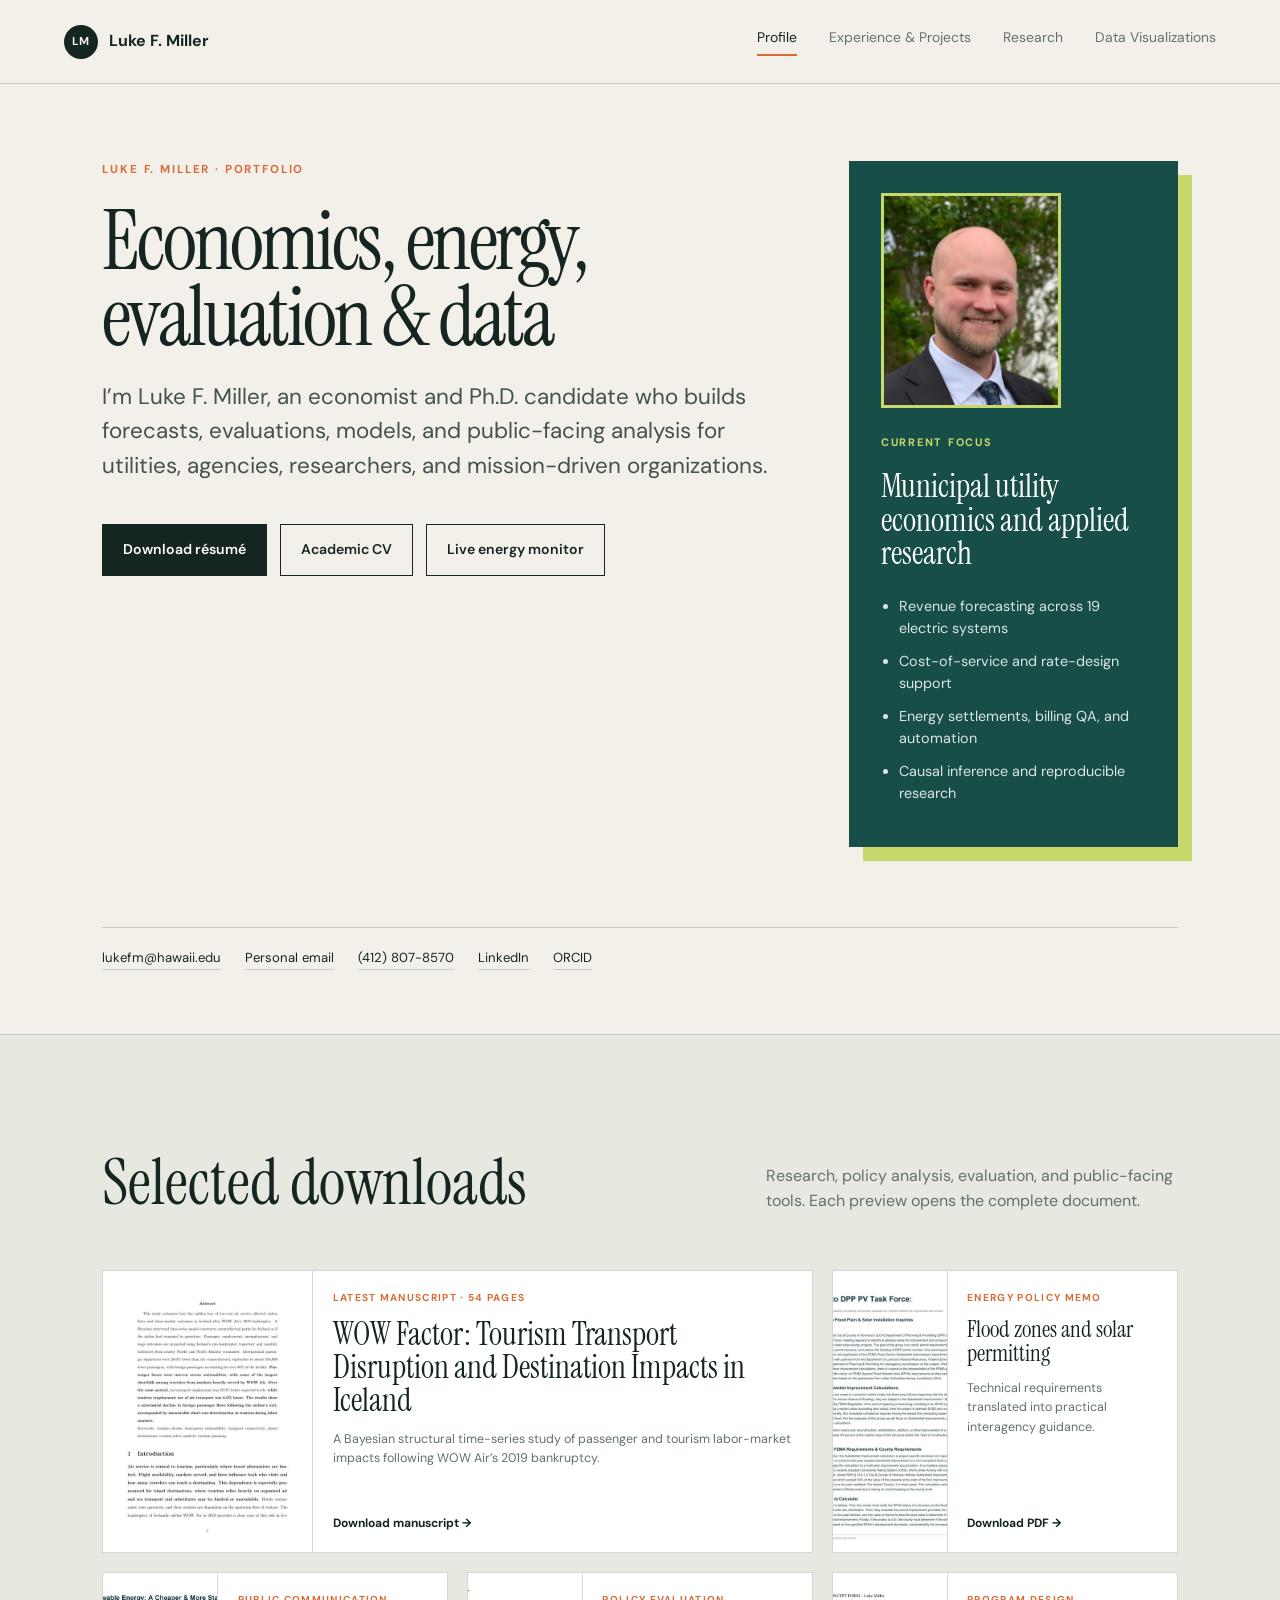
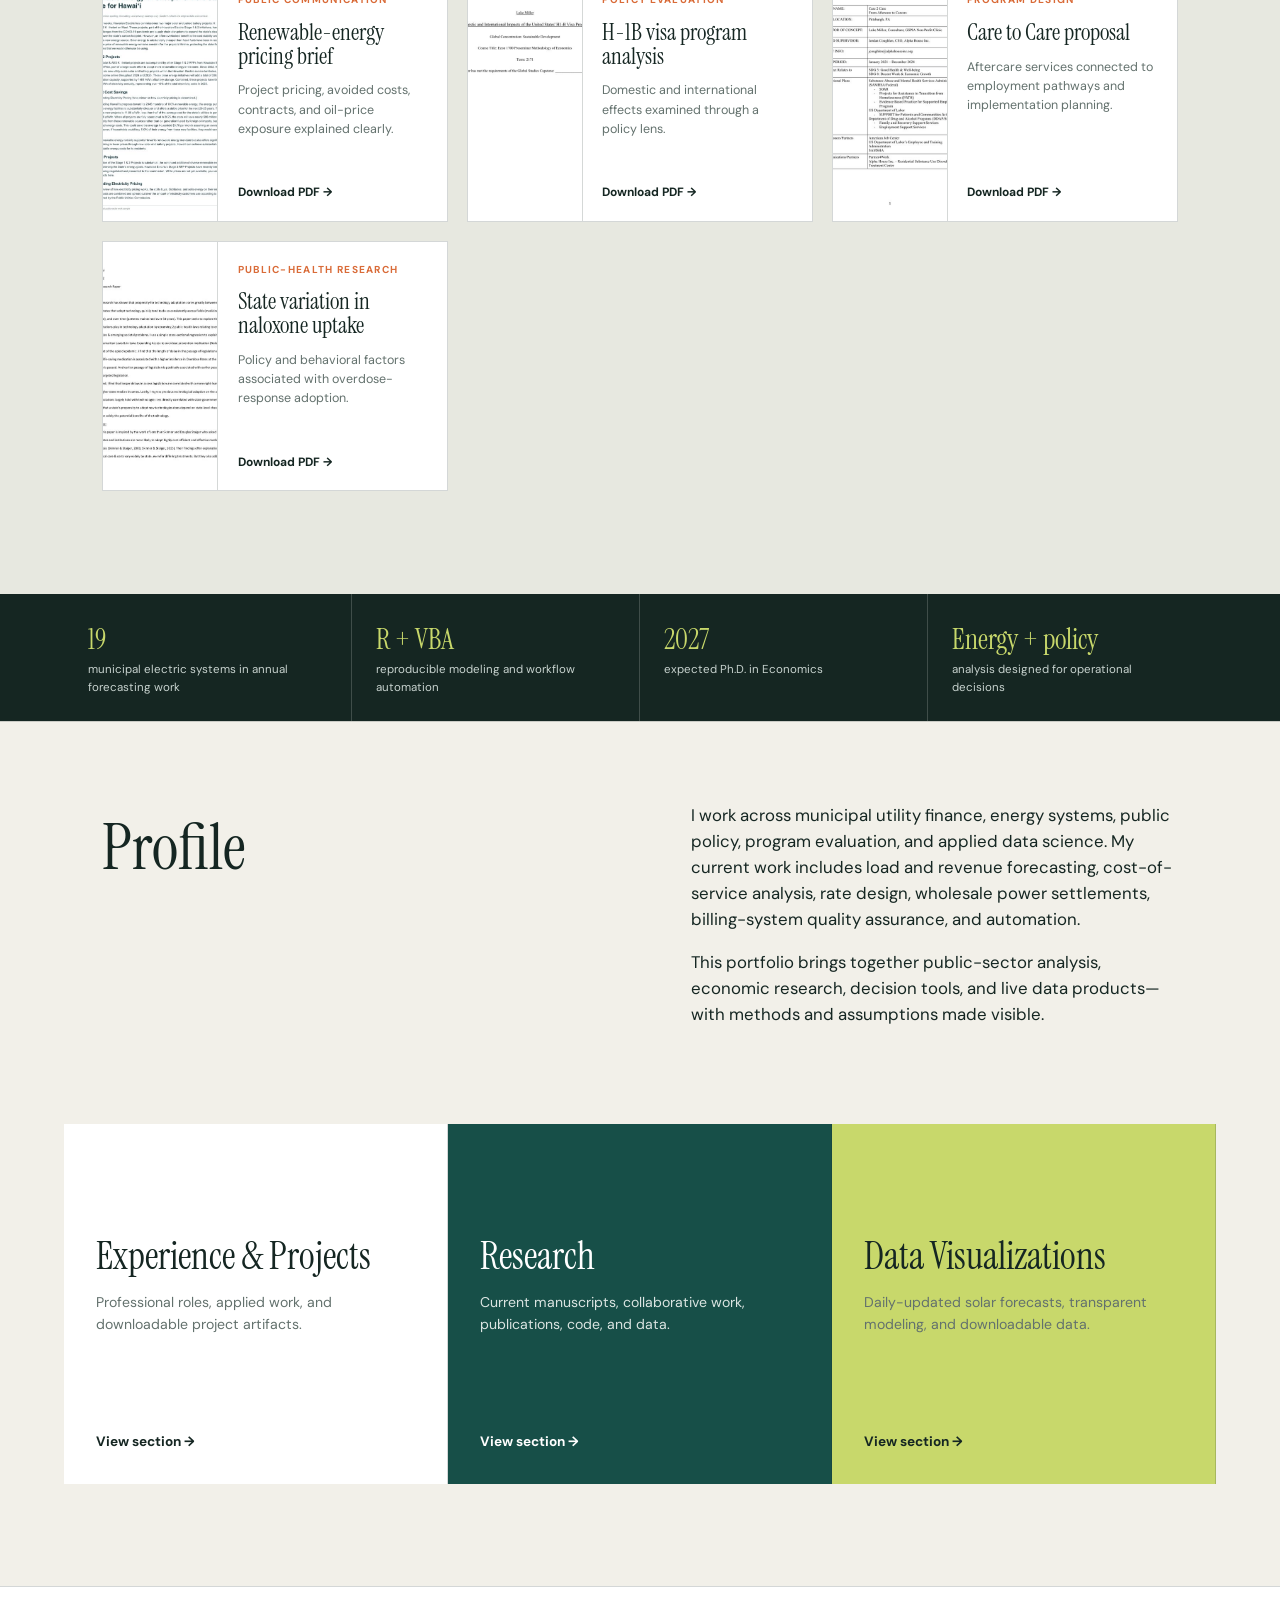
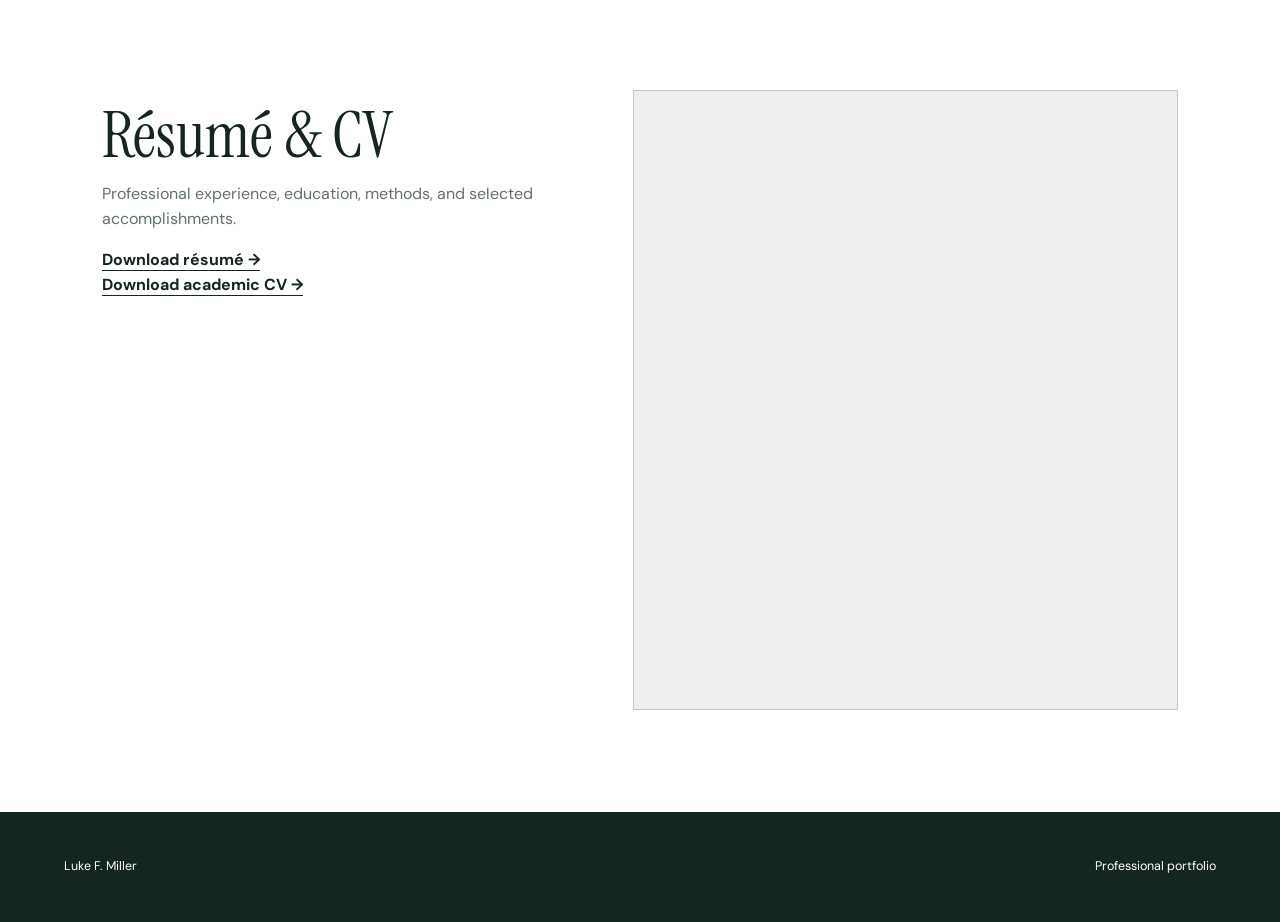
==== commit ea0a5136: "Use descriptive portfolio section headings" ====
--- a/docs/index.html
+++ b/docs/index.html
@@ -22,8 +22,8 @@
 
   <main id="main">
     <section class="hero compact-hero">
-      <div class="hero-main"><div class="eyebrow">Economics · Energy · Evaluation · Data</div>
-      <h1>Evidence for decisions<br><em>that have to work.</em></h1>
+      <div class="hero-main"><div class="eyebrow">Luke F. Miller · Portfolio</div>
+      <h1 class="descriptive-title">Economics, energy,<br>evaluation &amp; data</h1>
       <p class="lede">I’m Luke F. Miller, an economist and Ph.D. candidate who builds forecasts, evaluations, models, and public-facing analysis for utilities, agencies, researchers, and mission-driven organizations.</p>
       <div class="actions"><a class="button primary" href="portfolio/credentials/luke-f-miller-resume.pdf" download>Download résumé</a><a class="button secondary" href="portfolio/credentials/luke-f-miller-cv.pdf" download>Academic CV</a><a class="button secondary" href="visualizations.html">Live energy monitor</a></div></div>
       <aside class="hero-brief"><img class="headshot" src="assets/luke-miller-headshot.jpg" alt="Luke F. Miller"><span>Current focus</span><h2>Municipal utility economics and applied research</h2><ul><li>Revenue forecasting across 19 electric systems</li><li>Cost-of-service and rate-design support</li><li>Energy settlements, billing QA, and automation</li><li>Causal inference and reproducible research</li></ul></aside>
@@ -37,7 +37,7 @@
     </section>
 
     <section class="section artifact-showcase">
-      <div class="showcase-heading"><div><div class="section-number">Selected downloads</div><h2>See the work, not just the titles.</h2></div><p>Research, policy analysis, evaluation, and public-facing tools. Each preview opens the complete document.</p></div>
+      <div class="showcase-heading"><div><h2>Selected downloads</h2></div><p>Research, policy analysis, evaluation, and public-facing tools. Each preview opens the complete document.</p></div>
       <div class="document-grid">
         <a class="document-card featured-document" href="portfolio/research/tourism-transport-disruption-research.pdf" download><img src="assets/thumbs/wow.jpg" alt="Abstract page preview of the WOW Air manuscript"><div><span>Latest manuscript · 54 pages</span><h3>WOW Factor: Tourism Transport Disruption and Destination Impacts in Iceland</h3><p>A Bayesian structural time-series study of passenger and tourism labor-market impacts following WOW Air’s 2019 bankruptcy.</p><b>Download manuscript →</b></div></a>
         <a class="document-card" href="portfolio/public-sector-tools/flood-zone-solar-memo.pdf" download><img src="assets/thumbs/flood.jpg" alt="Preview of flood-zone solar permitting memo"><div><span>Energy policy memo</span><h3>Flood zones and solar permitting</h3><p>Technical requirements translated into practical interagency guidance.</p><b>Download PDF →</b></div></a>
@@ -52,8 +52,7 @@
 
     <section class="section split compact-section">
       <div>
-        <div class="section-number">01 / Profile</div>
-        <h2>Work grounded in careful analysis.</h2>
+        <h2>Profile</h2>
       </div>
       <div class="prose">
         <p>I work across municipal utility finance, energy systems, public policy, program evaluation, and applied data science. My current work includes load and revenue forecasting, cost-of-service analysis, rate design, wholesale power settlements, billing-system quality assurance, and automation.</p>
@@ -62,15 +61,14 @@
     </section>
 
     <section class="feature-grid">
-      <a class="feature-card" href="experience.html"><span>Experience</span><h3>Selected work and project artifacts</h3><b>View work →</b></a>
-      <a class="feature-card dark" href="research.html"><span>Research</span><h3>Questions, methods, and publications</h3><b>View research →</b></a>
-      <a class="feature-card accent" href="visualizations.html"><span>Live energy model</span><h3>Hawaiʻi solar resource and PV-output monitor</h3><b>Open dashboard →</b></a>
+      <a class="feature-card" href="experience.html"><h3>Experience &amp; Projects</h3><p>Professional roles, applied work, and downloadable project artifacts.</p><b>View section →</b></a>
+      <a class="feature-card dark" href="research.html"><h3>Research</h3><p>Current manuscripts, collaborative work, publications, code, and data.</p><b>View section →</b></a>
+      <a class="feature-card accent" href="visualizations.html"><h3>Data Visualizations</h3><p>Daily-updated solar forecasts, transparent modeling, and downloadable data.</p><b>View section →</b></a>
     </section>
 
     <section class="section resume-preview">
       <div>
-        <div class="section-number">02 / Résumé</div>
-        <h2>A concise professional overview.</h2>
+        <h2>Résumé &amp; CV</h2>
         <p class="muted">Professional experience, education, methods, and selected accomplishments.</p>
         <a class="text-link" href="portfolio/credentials/luke-f-miller-resume.pdf" download>Download résumé →</a>
         <br><a class="text-link" href="portfolio/credentials/luke-f-miller-cv.pdf" download>Download academic CV →</a>
@@ -79,7 +77,7 @@
     </section>
   </main>
 
-  <footer><span>Luke F. Miller</span><span>Built for reproducible, open work.</span></footer>
+  <footer><span>Luke F. Miller</span><span>Professional portfolio</span></footer>
   <script src="assets/site.js"></script>
 </body>
 </html>
--- a/docs/assets/styles.css
+++ b/docs/assets/styles.css
@@ -3,7 +3,7 @@
 *{box-sizing:border-box}html{scroll-behavior:smooth}body{margin:0;background:var(--paper);color:var(--ink);font-family:var(--sans);line-height:1.55}.skip-link{position:absolute;left:-999px}.skip-link:focus{left:1rem;top:1rem;background:#fff;padding:.75rem;z-index:99}a{color:inherit}.site-header{height:84px;padding:0 clamp(1.25rem,5vw,5rem);display:flex;align-items:center;justify-content:space-between;border-bottom:1px solid var(--line);position:relative}.brand{text-decoration:none;font-weight:700;display:flex;align-items:center;gap:.7rem}.brand span{display:grid;place-items:center;width:34px;height:34px;border-radius:50%;background:var(--ink);color:var(--paper);font-size:.72rem;letter-spacing:.08em}.site-header nav{display:flex;gap:clamp(1rem,2.5vw,2.5rem)}.site-header nav a{text-decoration:none;color:var(--muted);font-size:.87rem}.site-header nav a:hover,.site-header nav a.active{color:var(--ink)}.site-header nav a.active{border-bottom:2px solid var(--accent);padding-bottom:.35rem}.nav-toggle{display:none;border:1px solid var(--ink);background:transparent;padding:.55rem .8rem}
 main{min-height:70vh}.hero,.page-intro{padding:clamp(5rem,10vw,10rem) clamp(1.25rem,8vw,8rem) 4rem}.hero{min-height:calc(100vh - 84px)}.eyebrow,.section-number,.project-type,.pub-kind{text-transform:uppercase;letter-spacing:.16em;font-size:.72rem;font-weight:700;color:var(--accent)}h1,h2,h3,p{margin-top:0}h1{font-family:var(--serif);font-size:clamp(4rem,9vw,8.5rem);line-height:.87;font-weight:400;max-width:1100px;margin:1.5rem 0 2rem;letter-spacing:-.035em}h1 em,h2 em{color:var(--accent);font-weight:400}.lede{font-size:clamp(1.1rem,2vw,1.4rem);max-width:720px;color:#43524e}.actions{display:flex;gap:.8rem;flex-wrap:wrap;margin:2.5rem 0}.button{display:inline-flex;align-items:center;justify-content:center;text-decoration:none;border:1px solid var(--ink);padding:.9rem 1.25rem;font-weight:600;font-size:.88rem}.button.primary{background:var(--ink);color:#fff}.button.secondary{background:transparent}.button.small{padding:.65rem 1rem}.hero-rule{height:1px;background:var(--line);margin:clamp(4rem,9vw,8rem) 0 1.5rem}.contact-strip{display:flex;flex-wrap:wrap;gap:1.5rem}.contact-strip a{font-size:.82rem;text-decoration:none;border-bottom:1px solid var(--line)}
 .section{padding:clamp(4rem,8vw,8rem) clamp(1.25rem,8vw,8rem);border-top:1px solid var(--line)}.split{display:grid;grid-template-columns:minmax(240px,1fr) minmax(300px,1fr);gap:8vw}.section h2{font-family:var(--serif);font-size:clamp(2.6rem,5vw,5rem);font-weight:400;line-height:.95;margin:1rem 0}.prose{font-size:1.05rem;max-width:700px}.muted{color:var(--muted)}code{font-size:.88em;background:rgba(255,255,255,.6);padding:.14rem .35rem}.text-link{font-weight:700;text-decoration:none;border-bottom:1px solid}
-.feature-grid{display:grid;grid-template-columns:repeat(3,1fr);margin:0 clamp(1.25rem,5vw,5rem) clamp(4rem,8vw,8rem)}.feature-card{min-height:360px;background:#fff;padding:2rem;display:flex;flex-direction:column;text-decoration:none;border-right:1px solid var(--line);transition:transform .2s}.feature-card:hover{transform:translateY(-5px)}.feature-card span{font-size:.75rem;text-transform:uppercase;letter-spacing:.15em}.feature-card h3{font-family:var(--serif);font-size:2.4rem;line-height:1.05;font-weight:400;margin:auto 0}.feature-card b{font-size:.85rem}.feature-card.dark{background:var(--teal);color:#fff}.feature-card.accent{background:var(--lime)}.resume-preview{display:grid;grid-template-columns:1fr 1.2fr;gap:6vw;background:var(--white)}.resume-preview iframe{width:100%;height:620px;border:1px solid var(--line);background:#eee}
+.feature-grid{display:grid;grid-template-columns:repeat(3,1fr);margin:0 clamp(1.25rem,5vw,5rem) clamp(4rem,8vw,8rem)}.feature-card{min-height:360px;background:#fff;padding:2rem;display:flex;flex-direction:column;text-decoration:none;border-right:1px solid var(--line);transition:transform .2s}.feature-card:hover{transform:translateY(-5px)}.feature-card span{font-size:.75rem;text-transform:uppercase;letter-spacing:.15em}.feature-card h3{font-family:var(--serif);font-size:2.4rem;line-height:1.05;font-weight:400;margin:auto 0 1rem}.feature-card p{font-size:.88rem;color:var(--muted);max-width:290px}.feature-card.dark p{color:#dbe5e2}.feature-card b{font-size:.85rem;margin-top:auto}.feature-card.dark{background:var(--teal);color:#fff}.feature-card.accent{background:var(--lime)}.resume-preview{display:grid;grid-template-columns:1fr 1.2fr;gap:6vw;background:var(--white)}.resume-preview iframe{width:100%;height:620px;border:1px solid var(--line);background:#eee}
 .page-intro{padding-bottom:7rem}.page-intro h1{font-size:clamp(3.8rem,8vw,7.5rem)}.timeline article,.publication-list article{display:grid;grid-template-columns:180px 1fr;border-top:1px solid var(--line);padding:2.2rem 0}.timeline h2,.publication-list h2{font-family:var(--serif);font-size:2rem;font-weight:400;margin-bottom:.5rem}.date,.pub-year{font-weight:700;color:var(--muted)}.tag-row{display:flex;flex-wrap:wrap;gap:.5rem;margin-top:1.2rem}.tag-row span{border:1px solid var(--line);border-radius:20px;padding:.35rem .7rem;font-size:.75rem}.tag-row.large span{font-size:.9rem;padding:.55rem 1rem}.project-grid{display:grid;grid-template-columns:repeat(2,1fr);margin-top:3rem;border-top:1px solid var(--line);border-left:1px solid var(--line)}.project{min-height:270px;padding:2rem;border-right:1px solid var(--line);border-bottom:1px solid var(--line);background:rgba(255,255,255,.32)}.project h3{font-family:var(--serif);font-size:2rem;font-weight:400;margin:1.2rem 0 .7rem}.project a,.publication-list a{font-weight:700;font-size:.85rem;margin-right:1rem}.research-hero{background:var(--teal);color:#fff}.research-hero .lede{color:#dbe5e2}
 .dashboard-intro{padding-bottom:4rem}.dashboard-shell{margin:0 clamp(1.25rem,5vw,5rem) 6rem;background:#fff;border:1px solid var(--line)}.dashboard-toolbar{display:flex;justify-content:space-between;align-items:center;padding:1rem 1.5rem;border-bottom:1px solid var(--line)}.dashboard-toolbar>div{display:flex;align-items:center;gap:.65rem}.dashboard-toolbar small{color:var(--muted);margin-left:.5rem}.status-dot{width:9px;height:9px;background:#4ea867;border-radius:50%;box-shadow:0 0 0 4px rgba(78,168,103,.15)}.metric-grid{display:grid;grid-template-columns:repeat(4,1fr)}.metric{padding:1.5rem;border-right:1px solid var(--line);border-bottom:1px solid var(--line)}.metric:last-child{border-right:0}.metric span,.metric small{display:block;color:var(--muted);font-size:.78rem}.metric strong{display:block;font-family:var(--serif);font-size:3.3rem;font-weight:400;line-height:1;margin:.8rem 0}.metric small{white-space:nowrap;overflow:hidden;text-overflow:ellipsis}.chart-panel,.table-panel{padding:2rem;border-bottom:1px solid var(--line)}.chart-heading{display:flex;justify-content:space-between;align-items:flex-end;gap:2rem;margin-bottom:2rem}.chart-heading h2{font-family:var(--serif);font-size:2.2rem;font-weight:400;margin:.3rem 0 0}.chart-heading label{font-size:.8rem}.chart-heading select{margin-left:.5rem;padding:.5rem;background:#fff;border:1px solid var(--line)}.bar-chart{display:grid;gap:.8rem}.bar-row{display:grid;grid-template-columns:70px 1fr 40px;gap:1rem;align-items:center;font-size:.78rem}.bar-row>div{height:24px;background:#edf0eb}.bar-row i{display:block;height:100%;min-width:2px;background:var(--accent);transition:width .3s}.table-scroll{overflow:auto}table{width:100%;border-collapse:collapse;font-size:.84rem}th,td{text-align:left;padding:.85rem;border-bottom:1px solid var(--line)}th{text-transform:uppercase;letter-spacing:.08em;font-size:.67rem;color:var(--muted)}.mag{display:grid;place-items:center;width:38px;height:38px;border-radius:50%;background:var(--lime)}.methodology{background:#e5e7df}
 footer{min-height:110px;padding:2rem clamp(1.25rem,5vw,5rem);display:flex;align-items:center;justify-content:space-between;background:var(--ink);color:#fff;font-size:.78rem}
@@ -23,9 +23,37 @@
 @media(max-width:480px){.quick-proof,.location-cards{grid-template-columns:1fr}.energy-bars{overflow-x:auto;grid-template-columns:repeat(7,68px);padding-bottom:.7rem}.compact-hero{padding-top:3rem}}
 
 /* Portrait and document previews */
-.headshot{width:calc(100% + 4rem);height:235px;object-fit:cover;object-position:center 27%;display:block;margin:-2rem -2rem 1.5rem}
+.headshot{width:180px;height:215px;object-fit:cover;object-position:center 44%;display:block;margin:0 0 1.35rem;border:3px solid var(--lime)}
 .artifact-showcase{background:#e7e8e0}.showcase-heading{display:grid;grid-template-columns:1fr .7fr;gap:6vw;align-items:end;margin-bottom:2.5rem}.showcase-heading>p{color:var(--muted);max-width:520px}.document-grid{display:grid;grid-template-columns:repeat(3,1fr);gap:1.2rem}.document-card{display:grid;grid-template-columns:115px 1fr;min-height:250px;background:#fff;border:1px solid var(--line);text-decoration:none;overflow:hidden;transition:transform .2s,box-shadow .2s}.document-card:hover{transform:translateY(-4px);box-shadow:0 14px 30px rgba(21,38,34,.1)}.document-card img{width:100%;height:100%;object-fit:cover;object-position:top;border-right:1px solid var(--line)}.document-card>div{padding:1.2rem;display:flex;flex-direction:column}.document-card span{font-size:.63rem;text-transform:uppercase;letter-spacing:.13em;color:var(--accent);font-weight:700}.document-card h3{font-family:var(--serif);font-weight:400;font-size:1.45rem;line-height:1.03;margin:.8rem 0}.document-card p{font-size:.78rem;color:var(--muted)}.document-card b{font-size:.75rem;margin-top:auto}.featured-document{grid-column:span 2;grid-template-columns:210px 1fr}.featured-document h3{font-size:2rem}.publication-featured .pub-year{display:flex;flex-direction:column;gap:.7rem}.publication-featured .pub-year img{width:145px;border:1px solid var(--line);background:#fff}.publication-featured .pub-year span{text-transform:uppercase;letter-spacing:.1em;font-size:.65rem;color:var(--accent)}
 @media(max-width:1050px){.document-grid{grid-template-columns:1fr 1fr}.featured-document{grid-column:1/-1}}
 @media(max-width:850px){.showcase-heading{grid-template-columns:1fr}.document-grid{grid-template-columns:1fr}.featured-document{grid-column:auto;grid-template-columns:140px 1fr}}
 @media(max-width:480px){.document-card,.featured-document{grid-template-columns:100px 1fr}.document-card h3,.featured-document h3{font-size:1.3rem}.document-card p{display:none}}
 
+/* Compact interior pages */
+.compact-page-section{padding-top:clamp(2.2rem,4vw,3.8rem);padding-bottom:clamp(2.5rem,4vw,4rem)}
+.compact-page-heading,.compact-section-heading{display:grid;grid-template-columns:1fr minmax(280px,.72fr);gap:5vw;align-items:end;margin-bottom:1.5rem}
+.compact-page-heading h1,.research-summary h1{font-size:clamp(2.7rem,5vw,5rem);margin:.45rem 0 0;line-height:.95}
+.descriptive-title{font-size:clamp(3.3rem,6.5vw,6.6rem)!important;line-height:.92!important}.plain-section-title{font-family:var(--serif);font-size:clamp(2rem,3.5vw,3.3rem)!important;font-weight:400;margin:0 0 1.2rem!important}
+.compact-page-heading p,.compact-section-heading p{max-width:560px;color:var(--muted);margin:0}
+.compact-timeline{display:grid;grid-template-columns:repeat(2,1fr);border-top:1px solid var(--line);border-left:1px solid var(--line)}
+.compact-timeline article{display:block;padding:1.25rem 1.4rem;border:0;border-right:1px solid var(--line);border-bottom:1px solid var(--line);background:rgba(255,255,255,.3)}
+.compact-timeline h2{font-size:1.55rem;line-height:1.05;margin:.4rem 0 .6rem}
+.compact-timeline p{font-size:.84rem;line-height:1.45;margin-bottom:.75rem}
+.compact-timeline .date{font-size:.7rem;text-transform:uppercase;letter-spacing:.11em;color:var(--accent)}
+.compact-timeline .tag-row{margin-top:.7rem;gap:.35rem}
+.compact-timeline .tag-row span{font-size:.67rem;padding:.25rem .5rem}
+.compact-project-section{padding-top:2.75rem;padding-bottom:4rem}
+.compact-section-heading h2{font-size:clamp(2rem,3.5vw,3.4rem);margin:.45rem 0 0}
+.compact-project-grid{grid-template-columns:repeat(3,1fr);margin-top:1.2rem}
+.compact-project-grid .project{min-height:0;padding:1.25rem 1.4rem}
+.compact-project-grid .project h3{font-size:1.55rem;line-height:1.05;margin:.65rem 0 .5rem}
+.compact-project-grid .project p{font-size:.8rem;line-height:1.42;margin-bottom:.85rem}
+.compact-project-grid .project a{font-size:.75rem}
+.research-summary{background:var(--teal);color:#fff}
+.research-summary .section-number{color:var(--lime)}
+.research-summary h1{color:#fff}
+.research-subtitle{font-size:clamp(1rem,1.8vw,1.25rem);color:#dbe5e2;max-width:850px;margin:1rem 0 1.35rem;padding-left:1.1rem;border-left:3px solid var(--lime)}
+.research-summary .tag-row{margin-top:0}
+.research-summary .tag-row span{border-color:rgba(255,255,255,.32);color:#fff}
+@media(max-width:850px){.compact-page-heading,.compact-section-heading{grid-template-columns:1fr}.compact-timeline,.compact-project-grid{grid-template-columns:1fr}.compact-page-heading{margin-bottom:1.2rem}}
+
